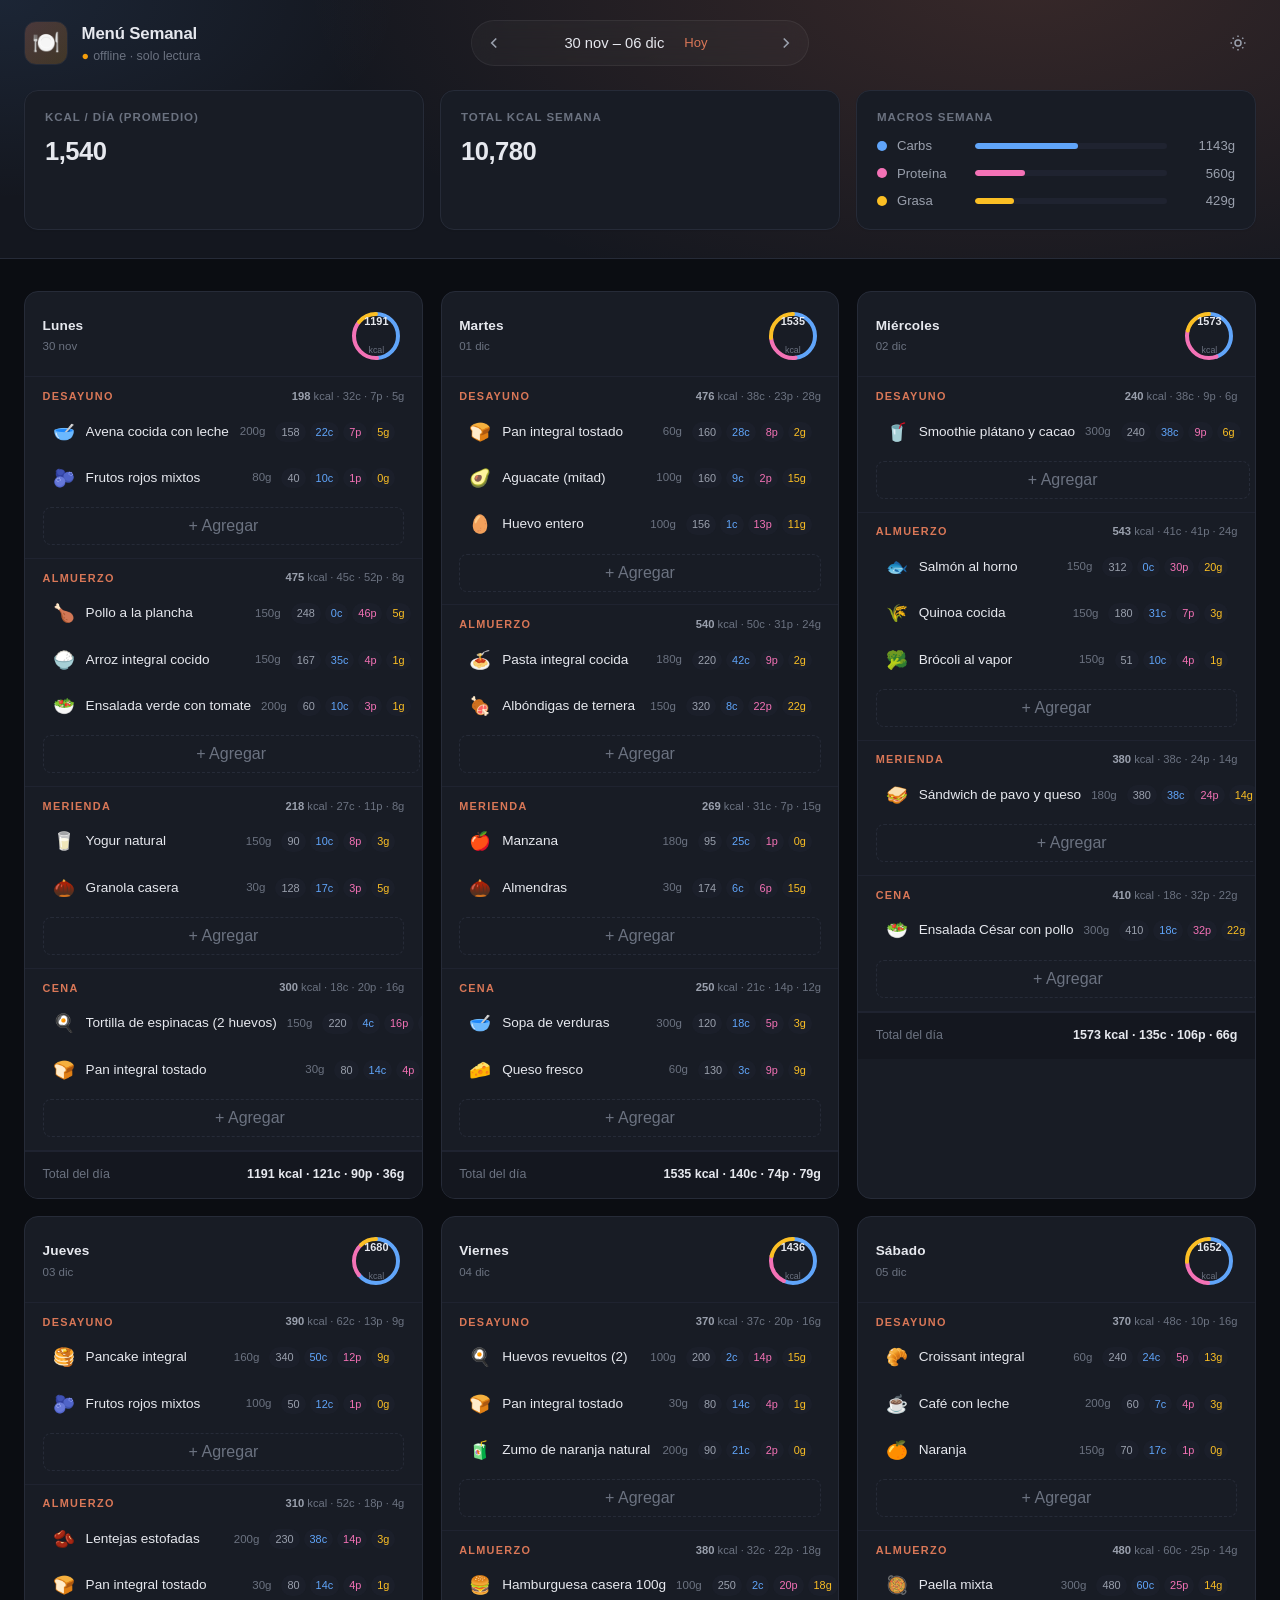
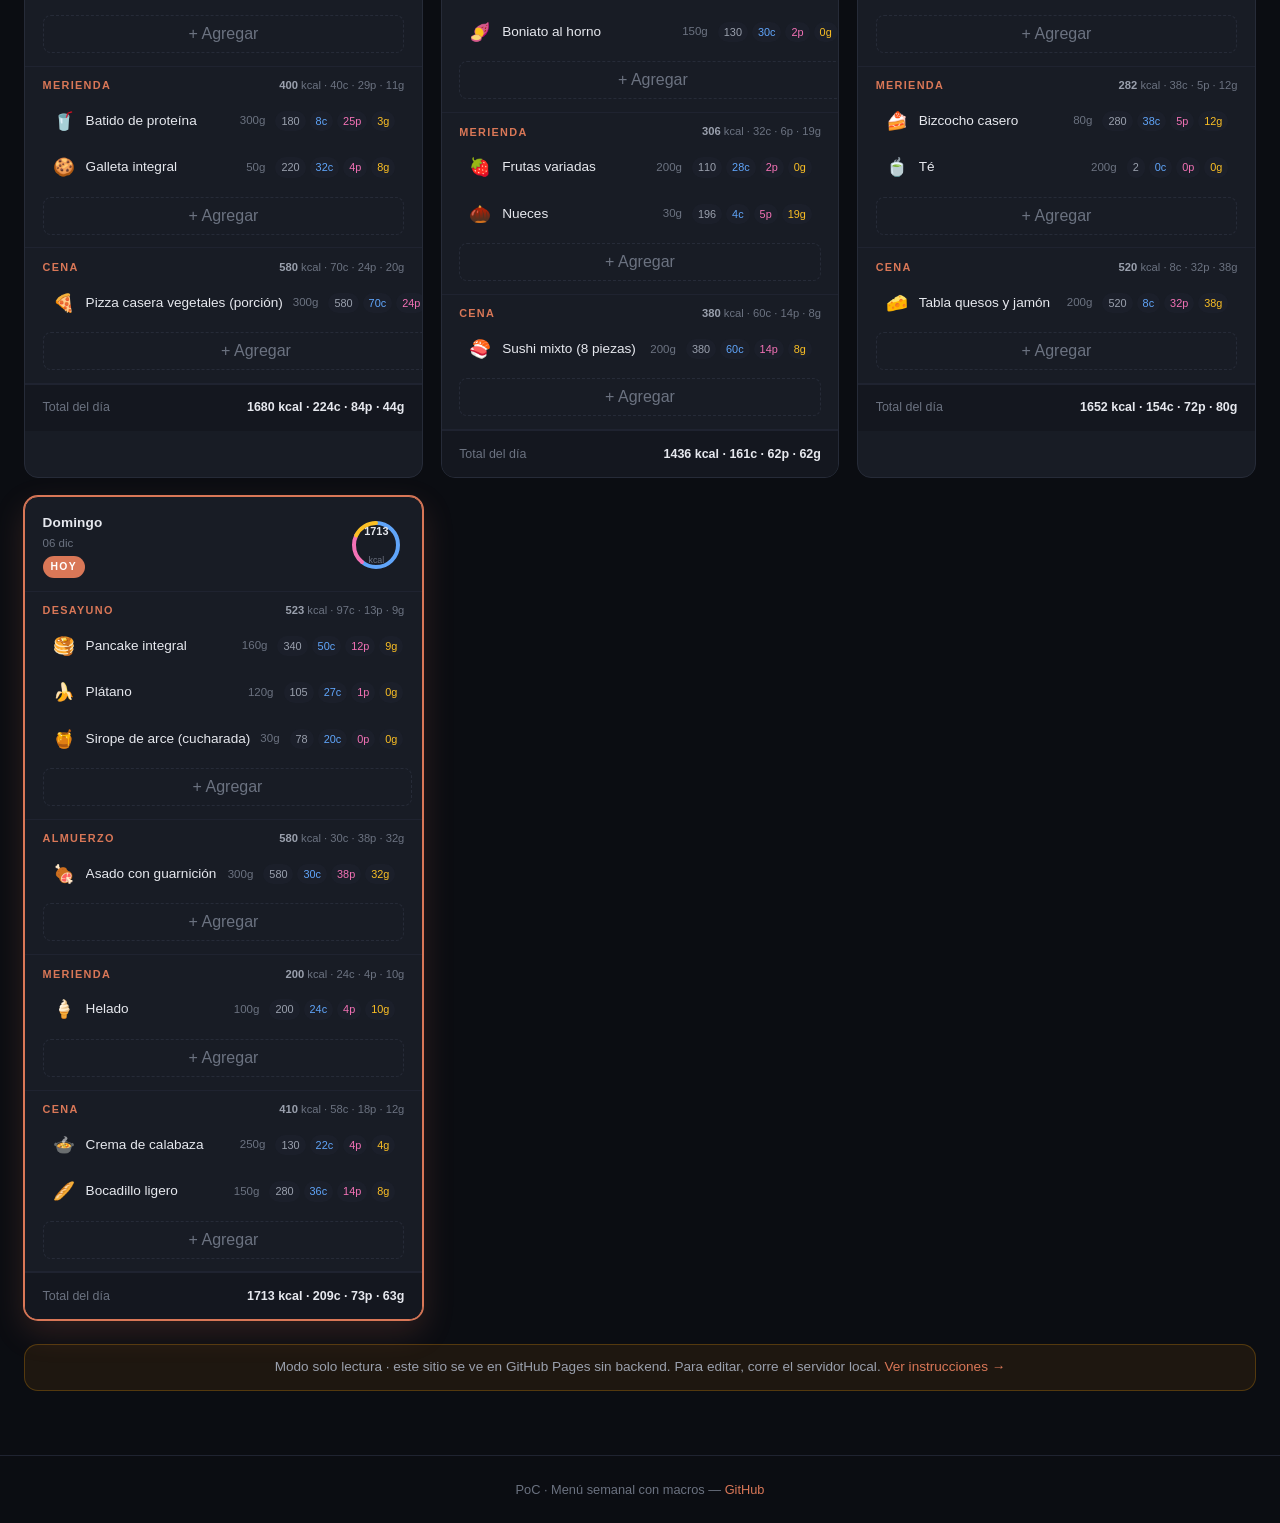
==== frontend/index.html @ 3ea1c8b9 "feat: backend FastAPI + SQLite con macros, UI moderna y fallback estático - backend/: FastAPI + SQLi" ====
<!DOCTYPE html>
<html lang="es" data-theme="dark">
<head>
  <meta charset="UTF-8">
  <meta name="viewport" content="width=device-width, initial-scale=1.0">
  <title>Menú Semanal · Macros</title>
  <meta name="description" content="Tu plan semanal de comidas con detalle de carbohidratos, proteínas y grasas.">
  <link rel="preconnect" href="https://rsms.me/">
  <link rel="stylesheet" href="https://rsms.me/inter/inter.css">
  <link rel="stylesheet" href="assets/css/styles.css">
  <link rel="icon" href="data:image/svg+xml,%3Csvg xmlns='http://www.w3.org/2000/svg' viewBox='0 0 100 100'%3E%3Ctext y='.9em' font-size='90'%3E🍽️%3C/text%3E%3C/svg%3E">
</head>
<body>

  <header class="topbar">
    <div class="topbar-inner">
      <div class="brand">
        <span class="brand-mark">🍽️</span>
        <div>
          <h1>Menú Semanal</h1>
          <p class="brand-sub" id="modeBadge">conectando...</p>
        </div>
      </div>

      <nav class="week-nav">
        <button class="icon-btn" id="prevWeek" aria-label="Semana anterior">
          <svg viewBox="0 0 24 24" width="18" height="18" fill="none" stroke="currentColor" stroke-width="2.2"><polyline points="15 18 9 12 15 6"/></svg>
        </button>
        <div class="week-label">
          <span id="weekLabel">—</span>
          <button class="link-btn" id="todayBtn">Hoy</button>
        </div>
        <button class="icon-btn" id="nextWeek" aria-label="Semana siguiente">
          <svg viewBox="0 0 24 24" width="18" height="18" fill="none" stroke="currentColor" stroke-width="2.2"><polyline points="9 18 15 12 9 6"/></svg>
        </button>
      </nav>

      <div class="topbar-actions">
        <button class="icon-btn" id="themeToggle" aria-label="Cambiar tema">
          <svg id="iconSun" viewBox="0 0 24 24" width="18" height="18" fill="none" stroke="currentColor" stroke-width="2"><circle cx="12" cy="12" r="4"/><path d="M12 2v2M12 20v2M4.93 4.93l1.41 1.41M17.66 17.66l1.41 1.41M2 12h2M20 12h2M4.93 19.07l1.41-1.41M17.66 6.34l1.41-1.41"/></svg>
          <svg id="iconMoon" viewBox="0 0 24 24" width="18" height="18" fill="none" stroke="currentColor" stroke-width="2" style="display:none"><path d="M21 12.79A9 9 0 1 1 11.21 3 7 7 0 0 0 21 12.79z"/></svg>
        </button>
      </div>
    </div>

    <!-- Resumen semanal -->
    <section class="week-summary">
      <div class="summary-card">
        <div class="summary-label">kcal / día (promedio)</div>
        <div class="summary-value" id="sumKcalDia">—</div>
      </div>
      <div class="summary-card">
        <div class="summary-label">Total kcal semana</div>
        <div class="summary-value" id="sumKcalSemana">—</div>
      </div>
      <div class="summary-card macro-card">
        <div class="summary-label">Macros semana</div>
        <div class="macro-bars" id="weeklyMacroBars">
          <div class="bar-row"><span class="dot c-carbs"></span><span class="bar-name">Carbs</span><div class="bar"><div class="fill c-carbs" id="barCarbs"></div></div><span class="bar-val" id="valCarbs">—</span></div>
          <div class="bar-row"><span class="dot c-prot"></span><span class="bar-name">Proteína</span><div class="bar"><div class="fill c-prot" id="barProt"></div></div><span class="bar-val" id="valProt">—</span></div>
          <div class="bar-row"><span class="dot c-fat"></span><span class="bar-name">Grasa</span><div class="bar"><div class="fill c-fat" id="barFat"></div></div><span class="bar-val" id="valFat">—</span></div>
        </div>
      </div>
    </section>
  </header>

  <main>
    <section id="menuGrid" class="menu-grid" aria-live="polite"></section>

    <p class="readonly-banner" id="readonlyBanner" hidden>
      Modo solo lectura · este sitio se ve en GitHub Pages sin backend. Para editar, corre el servidor local. <a href="https://github.com/crisgomeziba/menu-semanal#cómo-correrlo-local" target="_blank">Ver instrucciones →</a>
    </p>
  </main>

  <footer>
    <p>PoC · Menú semanal con macros — <a href="https://github.com/crisgomeziba/menu-semanal" target="_blank">GitHub</a></p>
  </footer>

  <!-- Drawer de edición -->
  <aside class="drawer" id="drawer" aria-hidden="true">
    <div class="drawer-overlay" id="drawerOverlay"></div>
    <div class="drawer-panel">
      <header class="drawer-header">
        <h3 id="drawerTitle">Agregar alimento</h3>
        <button class="icon-btn" id="drawerClose" aria-label="Cerrar">
          <svg viewBox="0 0 24 24" width="20" height="20" fill="none" stroke="currentColor" stroke-width="2"><line x1="18" y1="6" x2="6" y2="18"/><line x1="6" y1="6" x2="18" y2="18"/></svg>
        </button>
      </header>

      <div class="drawer-body">
        <label class="field">
          <span class="field-label">Buscar alimento</span>
          <input type="text" id="searchInput" placeholder="ej. salmón, manzana..." autocomplete="off">
        </label>

        <div class="search-results" id="searchResults"></div>

        <div class="selected-pane" id="selectedPane" hidden>
          <div class="selected-name">
            <span id="selectedEmoji">🍽️</span>
            <strong id="selectedNombre"></strong>
            <span class="chip" id="selectedCat"></span>
          </div>

          <label class="field">
            <span class="field-label">Cantidad (g)</span>
            <input type="number" id="cantidadInput" min="10" max="2000" step="10">
          </label>

          <div class="macros-preview" id="macrosPreview"></div>
        </div>
      </div>

      <footer class="drawer-footer">
        <button class="btn btn-ghost" id="btnDeleteItem" hidden>Eliminar</button>
        <div style="flex:1"></div>
        <button class="btn btn-ghost" id="btnCancel">Cancelar</button>
        <button class="btn btn-primary" id="btnSave" disabled>Guardar</button>
      </footer>
    </div>
  </aside>

  <script src="assets/js/api.js"></script>
  <script src="assets/js/fallback-data.js"></script>
  <script src="assets/js/app.js"></script>
</body>
</html>
---- frontend/assets/css/styles.css ----
/* === Tokens === */
:root {
  --c-carbs: #60a5fa;
  --c-prot:  #f472b6;
  --c-fat:   #fbbf24;
  --c-kcal:  #f97316;
  --radius-sm: 8px;
  --radius:    14px;
  --radius-lg: 22px;
  --shadow-sm: 0 1px 2px rgba(0,0,0,.06);
  --shadow:    0 4px 16px rgba(0,0,0,.08);
  --shadow-lg: 0 24px 48px rgba(0,0,0,.18);
}

[data-theme="dark"] {
  --bg:        #0b0d12;
  --bg-elev:   #14171f;
  --bg-elev-2: #1b1f2a;
  --surface:   #181c25;
  --border:    #262b38;
  --border-2:  #1f2330;
  --text:      #e6e8ee;
  --text-mut:  #9aa0ad;
  --text-dim:  #6b7280;
  --accent:    #d97757;
  --accent-2:  #f59e0b;
  --hero-grad: radial-gradient(1200px 600px at 80% -10%, rgba(217,119,87,.18), transparent 60%),
               radial-gradient(800px 400px at 0% 0%, rgba(96,165,250,.10), transparent 50%);
  --glass:     rgba(255,255,255,.03);
  --glass-b:   rgba(255,255,255,.06);
}

[data-theme="light"] {
  --bg:        #f7f5f1;
  --bg-elev:   #ffffff;
  --bg-elev-2: #ffffff;
  --surface:   #ffffff;
  --border:    #e6e2d8;
  --border-2:  #efeae0;
  --text:      #1c1f24;
  --text-mut:  #5d6470;
  --text-dim:  #8a8f99;
  --accent:    #d97757;
  --accent-2:  #b85f43;
  --hero-grad: radial-gradient(1200px 600px at 80% -10%, rgba(217,119,87,.10), transparent 60%),
               radial-gradient(800px 400px at 0% 0%, rgba(96,165,250,.08), transparent 50%);
  --glass:     rgba(255,255,255,.6);
  --glass-b:   rgba(0,0,0,.06);
}

/* === Reset === */
*, *::before, *::after { box-sizing: border-box; }
* { margin: 0; padding: 0; }

html { scroll-behavior: smooth; }

body {
  font-family: 'Inter', -apple-system, BlinkMacSystemFont, "Segoe UI", Roboto, sans-serif;
  font-feature-settings: 'cv02','cv03','cv04','cv11';
  background: var(--bg);
  color: var(--text);
  line-height: 1.5;
  min-height: 100vh;
  -webkit-font-smoothing: antialiased;
  -moz-osx-font-smoothing: grayscale;
}

a { color: var(--accent); text-decoration: none; }
a:hover { text-decoration: underline; }

/* === Topbar === */
.topbar {
  background: var(--bg-elev);
  background-image: var(--hero-grad);
  border-bottom: 1px solid var(--border);
  padding: 1.25rem 1.5rem 1.75rem;
}

.topbar-inner {
  max-width: 1280px;
  margin: 0 auto;
  display: grid;
  grid-template-columns: 1fr auto 1fr;
  gap: 1.5rem;
  align-items: center;
}

.brand {
  display: flex;
  align-items: center;
  gap: .85rem;
}
.brand-mark {
  width: 44px;
  height: 44px;
  display: grid;
  place-items: center;
  background: linear-gradient(135deg, rgba(217,119,87,.25), rgba(245,158,11,.18));
  border: 1px solid var(--border);
  border-radius: 12px;
  font-size: 1.4rem;
}
.brand h1 {
  font-size: 1.05rem;
  font-weight: 600;
  letter-spacing: -0.01em;
}
.brand-sub {
  font-size: .78rem;
  color: var(--text-dim);
  margin-top: 1px;
}
.brand-sub.online::before { content: "●"; color: #22c55e; margin-right: 4px; }
.brand-sub.offline::before { content: "●"; color: #f59e0b; margin-right: 4px; }

.week-nav {
  display: flex;
  align-items: center;
  gap: .5rem;
  background: var(--glass);
  border: 1px solid var(--glass-b);
  border-radius: 999px;
  padding: 4px;
  backdrop-filter: blur(10px);
}
.week-label {
  display: flex;
  align-items: center;
  gap: 12px;
  padding: 0 14px;
  min-width: 240px;
  justify-content: center;
}
.week-label span { font-weight: 500; font-size: .92rem; }
.link-btn {
  background: none;
  border: none;
  color: var(--accent);
  font: inherit;
  cursor: pointer;
  font-size: .82rem;
  font-weight: 500;
  padding: 4px 8px;
  border-radius: 6px;
}
.link-btn:hover { background: var(--glass-b); }

.icon-btn {
  background: transparent;
  border: 1px solid transparent;
  color: var(--text-mut);
  width: 36px;
  height: 36px;
  border-radius: 999px;
  cursor: pointer;
  display: grid;
  place-items: center;
  transition: all .15s;
}
.icon-btn:hover {
  background: var(--glass-b);
  color: var(--text);
  border-color: var(--border);
}

.topbar-actions { justify-self: end; display: flex; gap: 8px; }

/* === Resumen semanal === */
.week-summary {
  max-width: 1280px;
  margin: 1.5rem auto 0;
  display: grid;
  grid-template-columns: repeat(3, 1fr);
  gap: 1rem;
}

.summary-card {
  background: var(--surface);
  border: 1px solid var(--border);
  border-radius: var(--radius);
  padding: 1.1rem 1.25rem;
  box-shadow: var(--shadow-sm);
}
.summary-label {
  font-size: .72rem;
  text-transform: uppercase;
  letter-spacing: .08em;
  color: var(--text-dim);
  margin-bottom: 6px;
  font-weight: 600;
}
.summary-value {
  font-size: 1.6rem;
  font-weight: 600;
  letter-spacing: -.02em;
}
.macro-card .summary-label { margin-bottom: 10px; }

.macro-bars { display: grid; gap: 8px; }
.bar-row {
  display: grid;
  grid-template-columns: 12px 70px 1fr 60px;
  align-items: center;
  gap: 8px;
  font-size: .82rem;
}
.bar-name { color: var(--text-mut); }
.bar {
  height: 6px;
  background: var(--border-2);
  border-radius: 999px;
  overflow: hidden;
}
.fill { height: 100%; width: 0%; transition: width .4s ease; border-radius: 999px; }
.bar-val { text-align: right; color: var(--text-mut); font-variant-numeric: tabular-nums; }

.dot { width: 10px; height: 10px; border-radius: 999px; }
.dot.c-carbs, .fill.c-carbs { background: var(--c-carbs); }
.dot.c-prot,  .fill.c-prot  { background: var(--c-prot); }
.dot.c-fat,   .fill.c-fat   { background: var(--c-fat); }

/* === Main === */
main {
  max-width: 1280px;
  margin: 0 auto;
  padding: 2rem 1.5rem 3rem;
}

.menu-grid {
  display: grid;
  grid-template-columns: repeat(auto-fill, minmax(300px, 1fr));
  gap: 1.1rem;
}

/* === Day card === */
.day-card {
  background: var(--surface);
  border: 1px solid var(--border);
  border-radius: var(--radius);
  overflow: hidden;
  display: flex;
  flex-direction: column;
  transition: transform .2s ease, box-shadow .2s ease, border-color .2s ease;
}
.day-card:hover {
  transform: translateY(-2px);
  box-shadow: var(--shadow);
  border-color: var(--border-2);
}
.day-card.today {
  border-color: var(--accent);
  box-shadow: 0 0 0 1px var(--accent), 0 12px 32px rgba(217,119,87,.18);
}

.day-head {
  display: flex;
  align-items: center;
  justify-content: space-between;
  gap: 12px;
  padding: 1rem 1.1rem .8rem;
  border-bottom: 1px solid var(--border-2);
}
.day-title { display: flex; flex-direction: column; }
.day-name {
  font-size: .85rem;
  font-weight: 600;
  text-transform: capitalize;
  letter-spacing: .01em;
}
.day-date { font-size: .72rem; color: var(--text-dim); margin-top: 2px; }
.badge-today {
  font-size: .65rem;
  font-weight: 700;
  text-transform: uppercase;
  letter-spacing: .12em;
  color: white;
  background: var(--accent);
  padding: 3px 8px;
  border-radius: 999px;
  margin-top: 4px;
  display: inline-block;
  width: fit-content;
}

.ring {
  position: relative;
  width: 56px;
  height: 56px;
  flex-shrink: 0;
}
.ring svg { width: 100%; height: 100%; transform: rotate(-90deg); }
.ring-bg { fill: none; stroke: var(--border-2); stroke-width: 4; }
.ring-seg { fill: none; stroke-width: 4; stroke-linecap: round; }
.ring-text {
  position: absolute;
  inset: 0;
  display: grid;
  place-items: center;
  font-size: .68rem;
  font-weight: 600;
  text-align: center;
  line-height: 1;
}
.ring-text small { font-size: .55rem; color: var(--text-dim); display: block; margin-top: 2px; font-weight: 500; }

/* === Comidas === */
.meal-section {
  padding: .65rem 1.1rem .8rem;
  border-bottom: 1px solid var(--border-2);
}
.meal-section:last-child { border-bottom: none; }

.meal-head {
  display: flex;
  align-items: center;
  justify-content: space-between;
  gap: 8px;
  margin-bottom: 6px;
}
.meal-label {
  font-size: .68rem;
  font-weight: 700;
  text-transform: uppercase;
  letter-spacing: .12em;
  color: var(--accent);
}
.meal-meta {
  font-size: .7rem;
  color: var(--text-dim);
  font-variant-numeric: tabular-nums;
}
.meal-meta strong { color: var(--text-mut); font-weight: 600; }

.meal-items { display: grid; gap: 4px; }

.item-row {
  display: flex;
  align-items: center;
  gap: 10px;
  padding: 7px 8px;
  border-radius: var(--radius-sm);
  cursor: pointer;
  transition: background .15s;
  border: 1px solid transparent;
}
.item-row:hover {
  background: var(--bg-elev-2);
  border-color: var(--border-2);
}
.item-emoji { font-size: 1.1rem; flex-shrink: 0; width: 24px; text-align: center; }
.item-name {
  flex: 1;
  font-size: .85rem;
  color: var(--text);
  overflow: hidden;
  text-overflow: ellipsis;
  white-space: nowrap;
}
.item-grams { font-size: .72rem; color: var(--text-dim); font-variant-numeric: tabular-nums; }

.item-macros {
  display: flex;
  gap: 4px;
  flex-shrink: 0;
}
.macro-chip {
  font-size: .68rem;
  padding: 2px 6px;
  border-radius: 999px;
  font-variant-numeric: tabular-nums;
  font-weight: 500;
  background: var(--bg-elev-2);
  color: var(--text-mut);
}

.add-btn {
  background: none;
  border: 1px dashed var(--border);
  color: var(--text-dim);
  width: 100%;
  padding: 6px;
  border-radius: var(--radius-sm);
  cursor: pointer;
  font-size: .78rem;
  margin-top: 4px;
  transition: all .15s;
  font: inherit;
}
.add-btn:hover {
  border-color: var(--accent);
  color: var(--accent);
  background: rgba(217,119,87,.06);
}

.day-foot {
  padding: .85rem 1.1rem;
  background: var(--bg-elev);
  border-top: 1px solid var(--border-2);
  display: flex;
  justify-content: space-between;
  align-items: center;
  font-size: .78rem;
}
.day-foot-label { color: var(--text-dim); }
.day-foot-val { font-weight: 600; font-variant-numeric: tabular-nums; }

/* === Drawer === */
.drawer {
  position: fixed;
  inset: 0;
  z-index: 100;
  visibility: hidden;
  pointer-events: none;
}
.drawer[aria-hidden="false"] { visibility: visible; pointer-events: auto; }

.drawer-overlay {
  position: absolute;
  inset: 0;
  background: rgba(0,0,0,.5);
  opacity: 0;
  transition: opacity .25s;
  backdrop-filter: blur(4px);
}
.drawer[aria-hidden="false"] .drawer-overlay { opacity: 1; }

.drawer-panel {
  position: absolute;
  top: 0;
  right: 0;
  bottom: 0;
  width: min(440px, 100%);
  background: var(--bg-elev);
  border-left: 1px solid var(--border);
  box-shadow: var(--shadow-lg);
  display: flex;
  flex-direction: column;
  transform: translateX(100%);
  transition: transform .25s ease;
}
.drawer[aria-hidden="false"] .drawer-panel { transform: translateX(0); }

.drawer-header {
  display: flex;
  align-items: center;
  justify-content: space-between;
  padding: 1rem 1.25rem;
  border-bottom: 1px solid var(--border);
}
.drawer-header h3 { font-size: 1rem; font-weight: 600; }

.drawer-body {
  flex: 1;
  overflow-y: auto;
  padding: 1.25rem;
}

.drawer-footer {
  display: flex;
  gap: 8px;
  padding: 1rem 1.25rem;
  border-top: 1px solid var(--border);
  background: var(--bg-elev-2);
}

.field { display: block; margin-bottom: 1rem; }
.field-label {
  display: block;
  font-size: .75rem;
  color: var(--text-mut);
  margin-bottom: 6px;
  font-weight: 500;
}
.field input {
  width: 100%;
  background: var(--surface);
  border: 1px solid var(--border);
  border-radius: var(--radius-sm);
  padding: 10px 12px;
  color: var(--text);
  font: inherit;
  font-size: .9rem;
  transition: border-color .15s, box-shadow .15s;
}
.field input:focus {
  outline: none;
  border-color: var(--accent);
  box-shadow: 0 0 0 3px rgba(217,119,87,.15);
}

.search-results {
  display: grid;
  gap: 4px;
  max-height: 320px;
  overflow-y: auto;
  margin-bottom: 1rem;
}
.search-result {
  display: flex;
  align-items: center;
  gap: 10px;
  padding: 8px 10px;
  border-radius: var(--radius-sm);
  cursor: pointer;
  border: 1px solid transparent;
  font-size: .85rem;
}
.search-result:hover { background: var(--bg-elev-2); border-color: var(--border-2); }
.search-result.selected { background: rgba(217,119,87,.1); border-color: var(--accent); }
.sr-emoji { font-size: 1.1rem; }
.sr-info { flex: 1; min-width: 0; }
.sr-name { color: var(--text); }
.sr-cat { font-size: .68rem; color: var(--text-dim); text-transform: capitalize; }
.sr-kcal { font-size: .72rem; color: var(--text-mut); font-variant-numeric: tabular-nums; }

.selected-pane {
  border-top: 1px solid var(--border);
  padding-top: 1rem;
  margin-top: .5rem;
}
.selected-name {
  display: flex;
  align-items: center;
  gap: 8px;
  margin-bottom: 1rem;
  font-size: 1rem;
}
.chip {
  background: var(--bg-elev-2);
  border: 1px solid var(--border);
  border-radius: 999px;
  padding: 2px 10px;
  font-size: .7rem;
  color: var(--text-mut);
  text-transform: capitalize;
}

.macros-preview {
  display: grid;
  grid-template-columns: repeat(4, 1fr);
  gap: 8px;
  margin-top: 12px;
}
.mp-cell {
  background: var(--bg-elev-2);
  border: 1px solid var(--border-2);
  border-radius: var(--radius-sm);
  padding: 10px;
  text-align: center;
}
.mp-label {
  font-size: .65rem;
  text-transform: uppercase;
  letter-spacing: .1em;
  color: var(--text-dim);
  margin-bottom: 4px;
  font-weight: 600;
}
.mp-value { font-size: 1rem; font-weight: 600; font-variant-numeric: tabular-nums; }
.mp-cell.kcal .mp-value { color: var(--c-kcal); }
.mp-cell.carbs .mp-value { color: var(--c-carbs); }
.mp-cell.prot  .mp-value { color: var(--c-prot); }
.mp-cell.fat   .mp-value { color: var(--c-fat); }

/* === Buttons === */
.btn {
  font: inherit;
  font-size: .88rem;
  font-weight: 500;
  padding: 9px 16px;
  border-radius: var(--radius-sm);
  border: 1px solid var(--border);
  cursor: pointer;
  transition: all .15s;
}
.btn:disabled { opacity: .4; cursor: not-allowed; }
.btn-primary {
  background: var(--accent);
  border-color: var(--accent);
  color: white;
}
.btn-primary:not(:disabled):hover { background: var(--accent-2); border-color: var(--accent-2); }
.btn-ghost {
  background: transparent;
  color: var(--text-mut);
}
.btn-ghost:hover { background: var(--bg-elev-2); color: var(--text); }

/* === Banner readonly === */
.readonly-banner {
  margin-top: 1.5rem;
  background: rgba(245,158,11,.08);
  border: 1px solid rgba(245,158,11,.25);
  color: var(--text-mut);
  padding: 12px 16px;
  border-radius: var(--radius);
  font-size: .85rem;
  text-align: center;
}

/* === Footer === */
footer {
  padding: 1.5rem;
  text-align: center;
  font-size: .8rem;
  color: var(--text-dim);
  border-top: 1px solid var(--border-2);
  margin-top: 1rem;
}

/* === Responsive === */
@media (max-width: 880px) {
  .topbar-inner { grid-template-columns: 1fr auto; }
  .week-nav { grid-column: 1 / -1; justify-self: stretch; }
  .week-label { flex: 1; }
  .week-summary { grid-template-columns: 1fr; }
  .topbar-actions { grid-row: 1; }
}

@media (max-width: 480px) {
  .topbar { padding: 1rem 1rem 1.25rem; }
  main { padding: 1rem 1rem 2rem; }
  .menu-grid { grid-template-columns: 1fr; }
  .brand h1 { font-size: .95rem; }
}

/* === Skeleton === */
.skeleton {
  background: linear-gradient(90deg, var(--bg-elev-2) 0%, var(--border-2) 50%, var(--bg-elev-2) 100%);
  background-size: 200% 100%;
  animation: shimmer 1.4s linear infinite;
  border-radius: var(--radius-sm);
}
@keyframes shimmer {
  0% { background-position: 200% 0; }
  100% { background-position: -200% 0; }
}
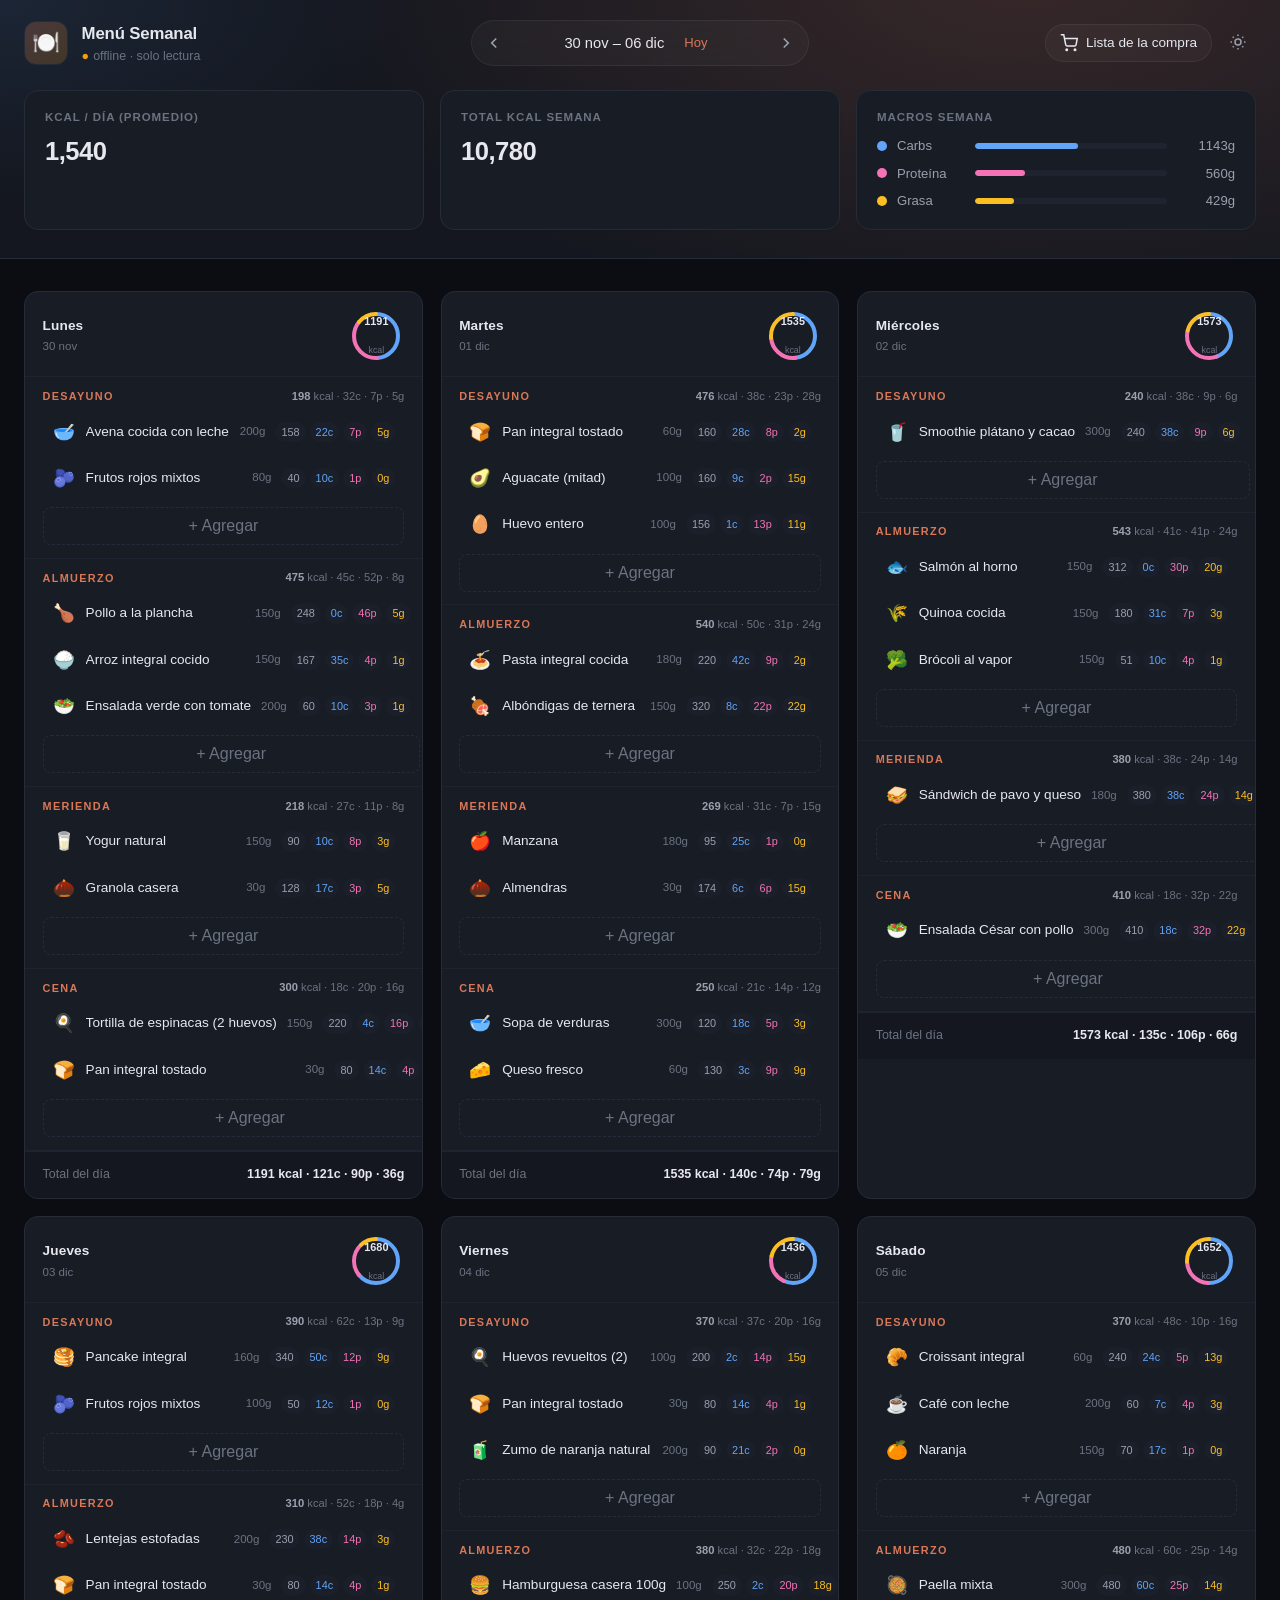
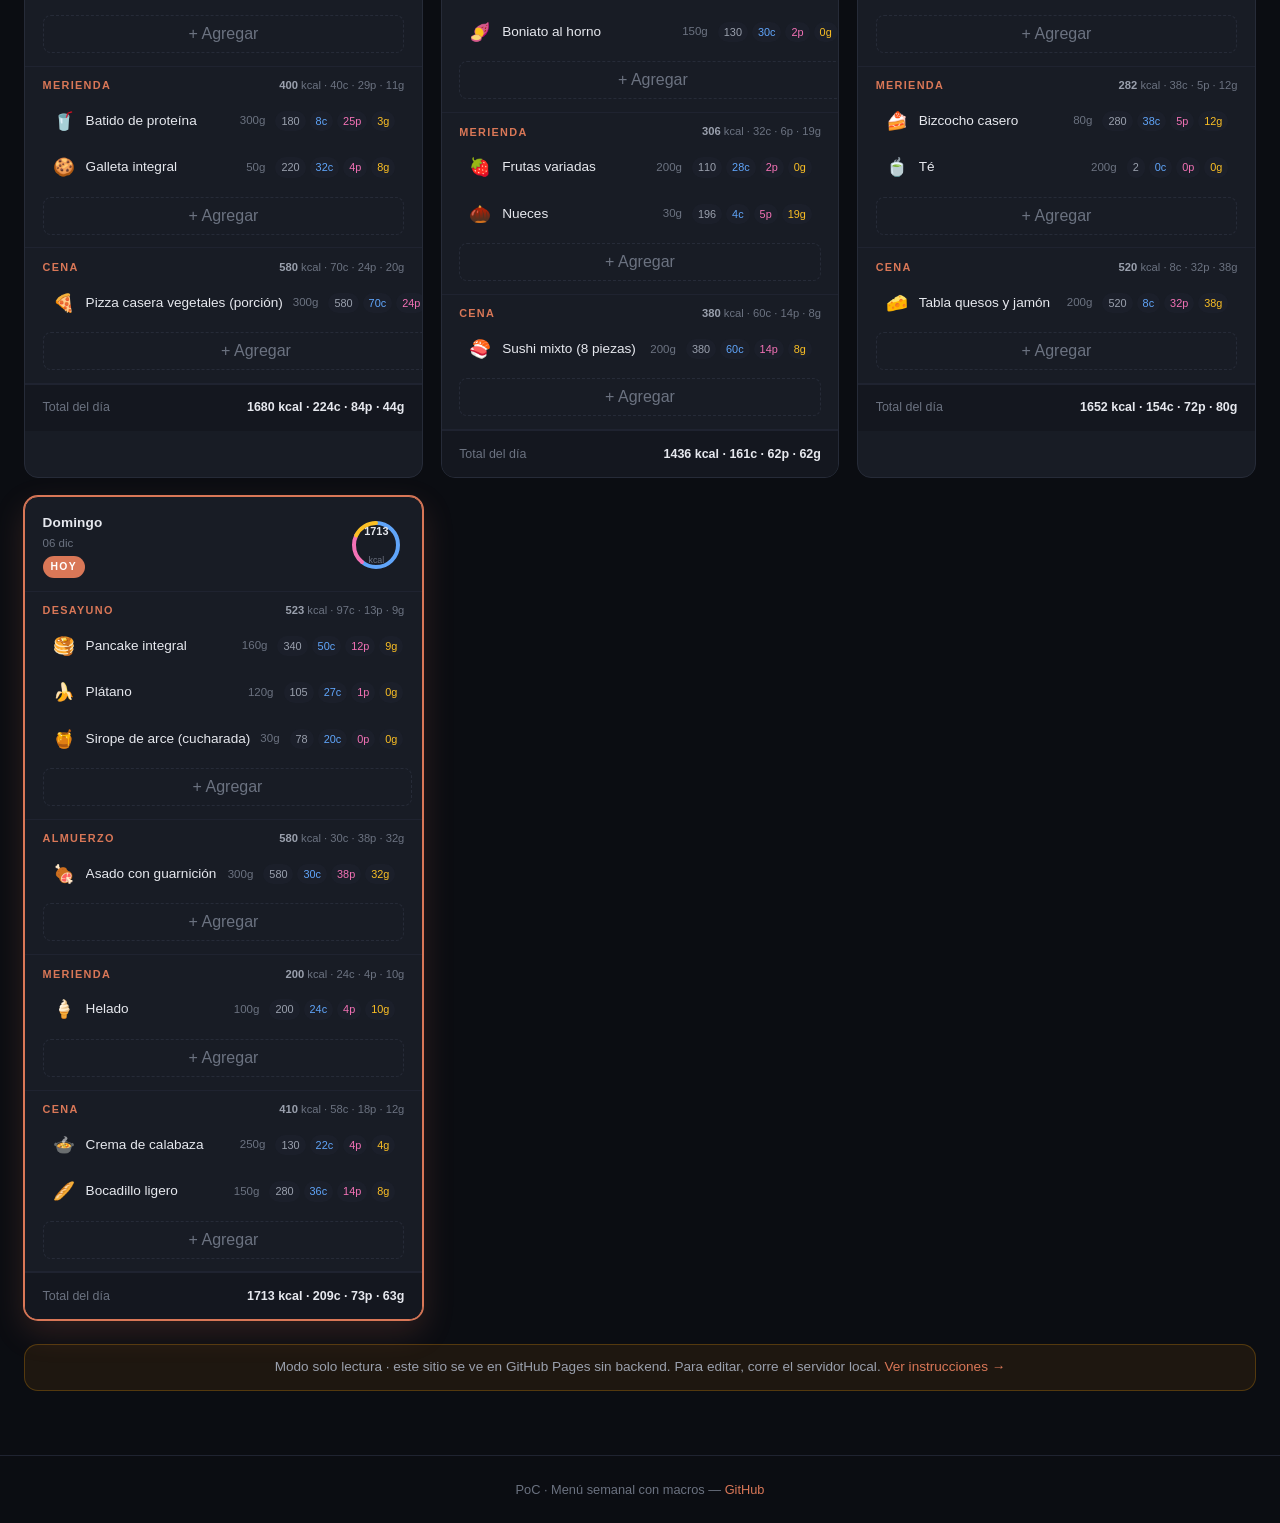
==== commit a3ac6518: "feat(frontend): vista lista de la compra (drawer + check + copiar) - Botón en topbar con icono carri" ====
--- a/frontend/index.html
+++ b/frontend/index.html
@@ -36,6 +36,10 @@
       </nav>
 
       <div class="topbar-actions">
+        <button class="btn-shop" id="shopBtn" aria-label="Abrir lista de la compra de la semana" title="Genera la lista a partir del menú visible">
+          <svg viewBox="0 0 24 24" width="18" height="18" fill="none" stroke="currentColor" stroke-width="2"><circle cx="9" cy="21" r="1"/><circle cx="20" cy="21" r="1"/><path d="M1 1h4l2.68 13.39a2 2 0 0 0 2 1.61h9.72a2 2 0 0 0 2-1.61L23 6H6"/></svg>
+          <span class="btn-shop-label">Lista de la compra</span>
+        </button>
         <button class="icon-btn" id="themeToggle" aria-label="Cambiar tema">
           <svg id="iconSun" viewBox="0 0 24 24" width="18" height="18" fill="none" stroke="currentColor" stroke-width="2"><circle cx="12" cy="12" r="4"/><path d="M12 2v2M12 20v2M4.93 4.93l1.41 1.41M17.66 17.66l1.41 1.41M2 12h2M20 12h2M4.93 19.07l1.41-1.41M17.66 6.34l1.41-1.41"/></svg>
           <svg id="iconMoon" viewBox="0 0 24 24" width="18" height="18" fill="none" stroke="currentColor" stroke-width="2" style="display:none"><path d="M21 12.79A9 9 0 1 1 11.21 3 7 7 0 0 0 21 12.79z"/></svg>
@@ -120,8 +124,47 @@
     </div>
   </aside>
 
+  <!-- Drawer de lista de la compra -->
+  <aside class="drawer" id="shopDrawer" role="dialog" aria-modal="true" aria-labelledby="shopTitle" aria-hidden="true">
+    <div class="drawer-overlay" id="shopOverlay"></div>
+    <div class="drawer-panel">
+      <header class="drawer-header shop-head">
+        <div>
+          <h3 id="shopTitle">Lista de la compra</h3>
+          <p class="shop-sub" id="shopSub">—</p>
+        </div>
+        <button class="icon-btn" id="shopClose" aria-label="Cerrar">
+          <svg viewBox="0 0 24 24" width="20" height="20" fill="none" stroke="currentColor" stroke-width="2"><line x1="18" y1="6" x2="6" y2="18"/><line x1="6" y1="6" x2="18" y2="18"/></svg>
+        </button>
+      </header>
+
+      <div class="drawer-body" id="shopBody">
+        <div class="shop-loading" id="shopLoading">
+          <div class="skeleton" style="height: 28px; margin-bottom: 12px;"></div>
+          <div class="skeleton" style="height: 48px; margin-bottom: 8px;"></div>
+          <div class="skeleton" style="height: 48px; margin-bottom: 8px;"></div>
+          <div class="skeleton" style="height: 48px;"></div>
+        </div>
+      </div>
+
+      <div class="shop-banner" id="shopBanner" hidden>¡Compra completa! 🎉</div>
+
+      <footer class="drawer-footer shop-footer">
+        <button class="btn btn-ghost" id="shopClear">Limpiar marcados</button>
+        <div style="flex:1"></div>
+        <button class="btn btn-primary" id="shopCopy">
+          <svg viewBox="0 0 24 24" width="16" height="16" fill="none" stroke="currentColor" stroke-width="2" style="vertical-align:-3px"><rect x="9" y="9" width="13" height="13" rx="2"/><path d="M5 15H4a2 2 0 0 1-2-2V4a2 2 0 0 1 2-2h9a2 2 0 0 1 2 2v1"/></svg>
+          <span id="shopCopyLabel">Copiar lista</span>
+        </button>
+      </footer>
+
+      <div class="sr-only" aria-live="polite" id="shopLive"></div>
+    </div>
+  </aside>
+
   <script src="assets/js/api.js"></script>
   <script src="assets/js/fallback-data.js"></script>
+  <script src="assets/js/shopping-list.js"></script>
   <script src="assets/js/app.js"></script>
 </body>
 </html>
--- a/frontend/assets/css/styles.css
+++ b/frontend/assets/css/styles.css
@@ -624,6 +624,189 @@
   .brand h1 { font-size: .95rem; }
 }
 
+/* === Botón lista de la compra (topbar) === */
+.btn-shop {
+  display: inline-flex;
+  align-items: center;
+  gap: 8px;
+  background: var(--glass);
+  border: 1px solid var(--glass-b);
+  color: var(--text);
+  padding: 8px 14px;
+  border-radius: 999px;
+  cursor: pointer;
+  font: inherit;
+  font-size: .85rem;
+  font-weight: 500;
+  transition: all .15s;
+}
+.btn-shop:hover {
+  background: var(--accent);
+  border-color: var(--accent);
+  color: white;
+}
+@media (max-width: 640px) {
+  .btn-shop-label { display: none; }
+  .btn-shop { padding: 8px; }
+}
+
+/* === Drawer lista de compras === */
+.shop-head {
+  position: sticky;
+  top: 0;
+  background: var(--bg-elev);
+  z-index: 2;
+}
+.shop-sub {
+  font-size: .8rem;
+  color: var(--text-mut);
+  margin-top: 2px;
+}
+.shop-footer { position: sticky; bottom: 0; }
+
+#shopBody { padding: 1rem 1.25rem 1.25rem; }
+
+.shop-group { margin-bottom: 1.25rem; }
+.shop-group:last-child { margin-bottom: 0; }
+
+.shop-group-head {
+  position: sticky;
+  top: 64px;
+  background: var(--bg-elev);
+  display: inline-flex;
+  align-items: center;
+  gap: 8px;
+  padding: 6px 12px;
+  border-radius: 999px;
+  border: 1px solid var(--border);
+  font-size: .85rem;
+  font-weight: 600;
+  text-transform: capitalize;
+  margin-bottom: 8px;
+  z-index: 1;
+}
+.shop-group-count {
+  font-weight: 500;
+  color: var(--text-dim);
+  font-variant-numeric: tabular-nums;
+}
+
+.shop-items { display: flex; flex-direction: column; gap: 4px; }
+
+.shop-item {
+  display: grid;
+  grid-template-columns: 22px 28px 1fr auto;
+  align-items: center;
+  gap: 12px;
+  padding: 10px 12px;
+  border-radius: var(--radius-sm);
+  border: 1px solid transparent;
+  transition: opacity .25s, transform .25s, background .15s;
+  cursor: pointer;
+  user-select: none;
+}
+.shop-item:hover {
+  background: var(--bg-elev-2);
+  border-color: var(--border-2);
+}
+.shop-item input[type="checkbox"] {
+  appearance: none;
+  -webkit-appearance: none;
+  width: 20px;
+  height: 20px;
+  border: 2px solid var(--border);
+  border-radius: 6px;
+  background: var(--surface);
+  cursor: pointer;
+  display: grid;
+  place-items: center;
+  transition: all .15s;
+  margin: 0;
+}
+.shop-item input[type="checkbox"]:checked {
+  background: var(--accent);
+  border-color: var(--accent);
+  animation: pop .15s ease;
+}
+.shop-item input[type="checkbox"]:checked::after {
+  content: "";
+  width: 5px;
+  height: 9px;
+  border: solid white;
+  border-width: 0 2px 2px 0;
+  transform: rotate(45deg) translate(-1px, -1px);
+}
+@keyframes pop {
+  0% { transform: scale(1); }
+  50% { transform: scale(1.15); }
+  100% { transform: scale(1); }
+}
+
+.shop-item-emoji { font-size: 1.2rem; text-align: center; }
+.shop-item-info { min-width: 0; }
+.shop-item-name {
+  font-size: .92rem;
+  color: var(--text);
+  overflow: hidden;
+  text-overflow: ellipsis;
+  white-space: nowrap;
+}
+.shop-item-meta {
+  font-size: .72rem;
+  color: var(--text-dim);
+  margin-top: 1px;
+}
+.shop-item-qty {
+  font-size: .9rem;
+  font-weight: 600;
+  color: var(--text);
+  font-variant-numeric: tabular-nums;
+  white-space: nowrap;
+}
+
+.shop-item.checked {
+  opacity: .45;
+  order: 999; /* mover al final dentro del flex */
+}
+.shop-item.checked .shop-item-name,
+.shop-item.checked .shop-item-qty {
+  text-decoration: line-through;
+  color: var(--text-mut);
+}
+
+.shop-empty {
+  text-align: center;
+  padding: 3rem 1.5rem;
+  color: var(--text-mut);
+}
+.shop-empty-icon { font-size: 2.5rem; margin-bottom: .5rem; opacity: .5; }
+.shop-empty-text { font-size: .9rem; }
+
+.shop-banner {
+  background: rgba(217,119,87,.12);
+  border-top: 1px solid var(--accent);
+  color: var(--text);
+  padding: 12px 1.25rem;
+  text-align: center;
+  font-weight: 500;
+  font-size: .9rem;
+}
+
+.btn.copied {
+  background: #22c55e;
+  border-color: #22c55e;
+}
+
+.sr-only {
+  position: absolute;
+  width: 1px; height: 1px;
+  padding: 0; margin: -1px;
+  overflow: hidden;
+  clip: rect(0,0,0,0);
+  white-space: nowrap;
+  border: 0;
+}
+
 /* === Skeleton === */
 .skeleton {
   background: linear-gradient(90deg, var(--bg-elev-2) 0%, var(--border-2) 50%, var(--bg-elev-2) 100%);
